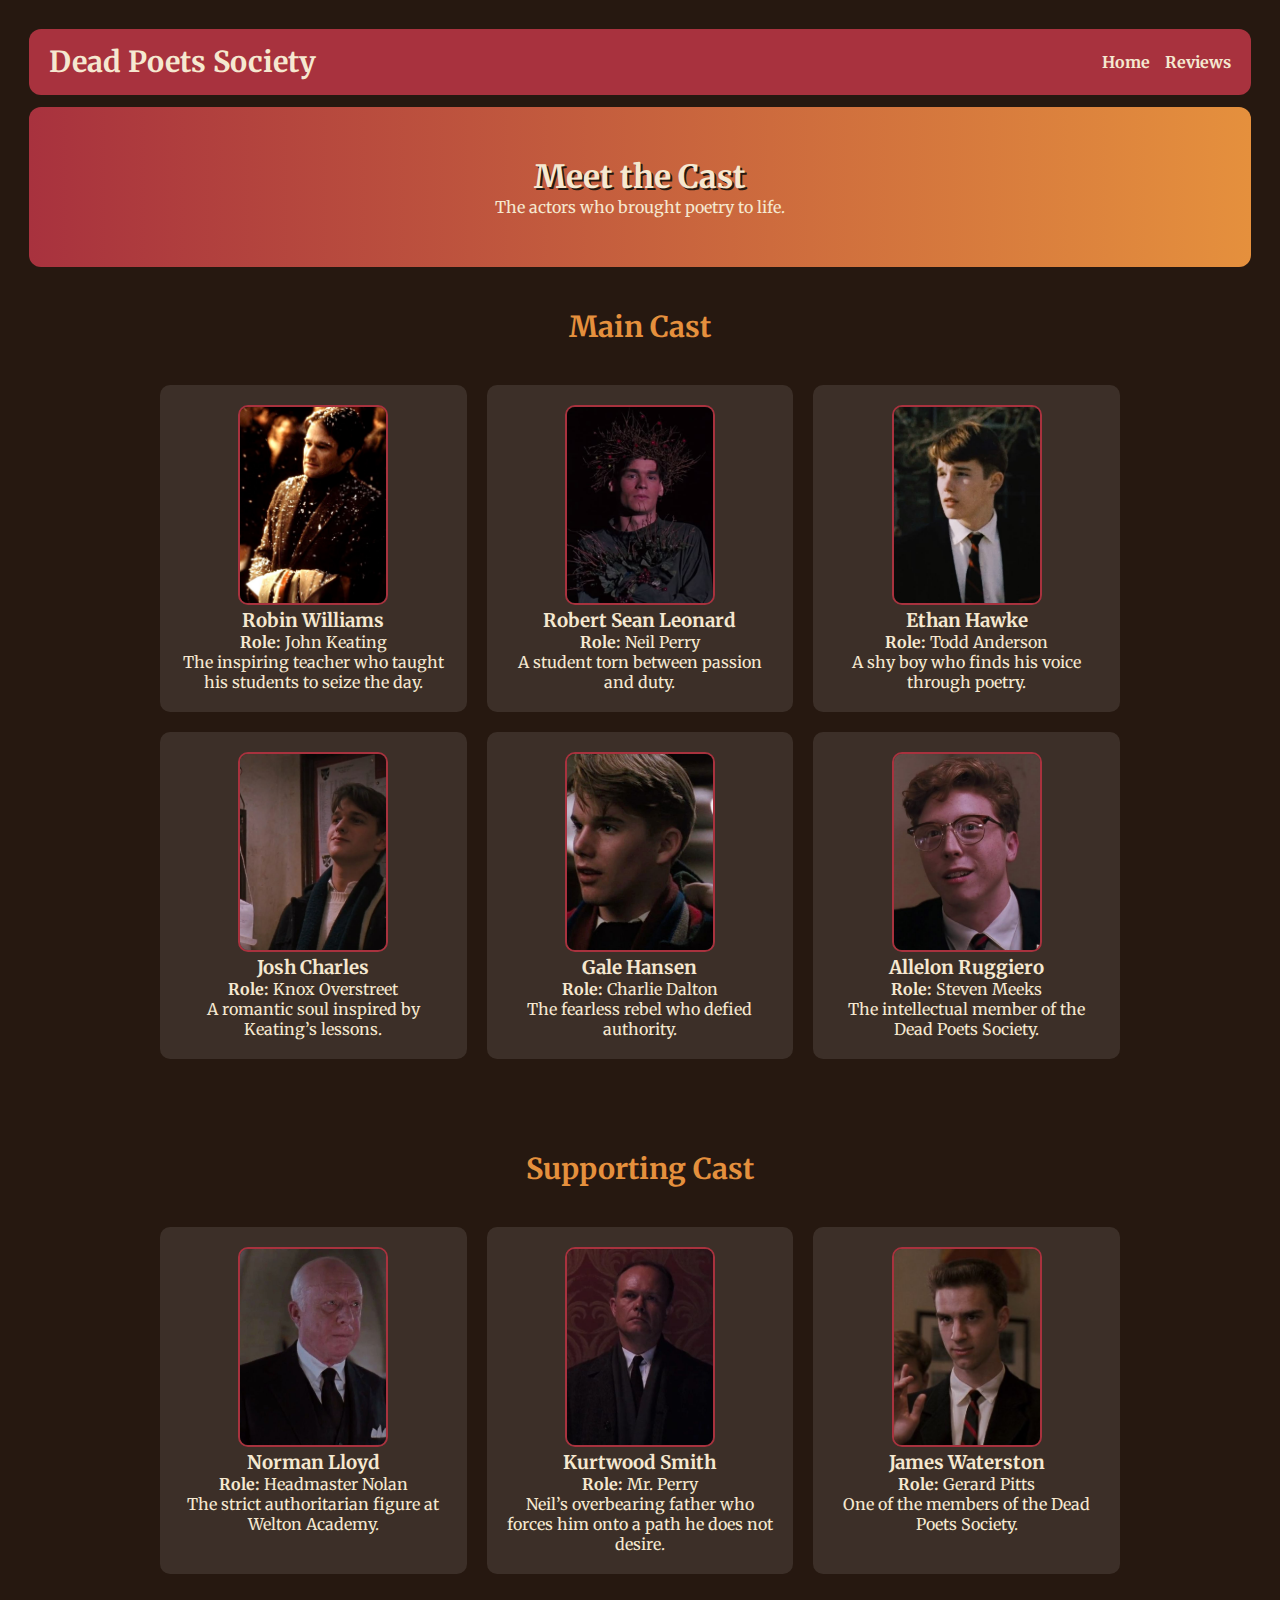
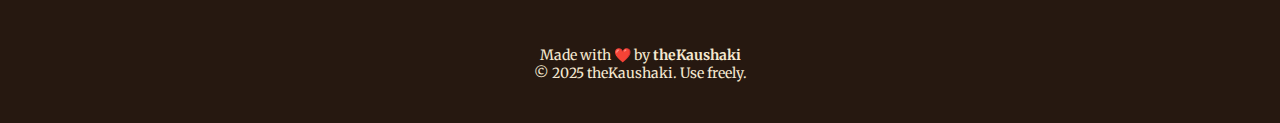
==== cast.html @ 43b81c43 "done with ecell task, maybe" ====
<!DOCTYPE html>
<html lang="en">
<head>
    <meta charset="UTF-8">
    <meta name="viewport" content="width=device-width, initial-scale=1.0">
    <title>Meet the Cast - Dead Poets Society</title>
    <link rel="stylesheet" href="styles-m.css">
    <link rel="icon" type="image/svg+xml" href="pictures/kaushaki-neon-circular.svg">
</head>
<body>

    <nav class="navbar">
        <h1>Dead Poets Society</h1>
        <ul>
            <li><a href="movie-review.html">Home</a></li>
            <li><a href="reviews.html">Reviews</a></li>
        </ul>
    </nav>


    <header class="cast-header">
        <h2>Meet the Cast</h2>
        <p>The actors who brought poetry to life.</p>
    </header>


    <section class="cast-section">
        <h2>Main Cast</h2>
        <div class="cast-grid">
            <div class="cast-card">
                <img src="pictures/robin-williams-2.jpeg" alt="Robin Williams">
                <h3>Robin Williams</h3>
                <p><strong>Role:</strong> John Keating</p>
                <p>The inspiring teacher who taught his students to seize the day.</p>
            </div>

            <div class="cast-card">
                <img src="pictures/placeholder2.jpeg" alt="Robert Sean Leonard">
                <h3>Robert Sean Leonard</h3>
                <p><strong>Role:</strong> Neil Perry</p>
                <p>A student torn between passion and duty.</p>
            </div>

            <div class="cast-card">
                <img src="pictures/ethan-hawke.jpeg" alt="Ethan Hawke">
                <h3>Ethan Hawke</h3>
                <p><strong>Role:</strong> Todd Anderson</p>
                <p>A shy boy who finds his voice through poetry.</p>
            </div>

            <div class="cast-card">
                <img src="pictures/josh-charles.jpeg" alt="Josh Charles">
                <h3>Josh Charles</h3>
                <p><strong>Role:</strong> Knox Overstreet</p>
                <p>A romantic soul inspired by Keating’s lessons.</p>
            </div>

            <div class="cast-card">
                <img src="pictures/gale-hansen.jpeg" alt="Gale Hansen">
                <h3>Gale Hansen</h3>
                <p><strong>Role:</strong> Charlie Dalton</p>
                <p>The fearless rebel who defied authority.</p>
            </div>

            <div class="cast-card">
                <img src="pictures/steven-meeks.jpeg" alt="Allelon Ruggiero">
                <h3>Allelon Ruggiero</h3>
                <p><strong>Role:</strong> Steven Meeks</p>
                <p>The intellectual member of the Dead Poets Society.</p>
            </div>
        </div>
    </section>

    <section class="cast-section">
        <h2>Supporting Cast</h2>
        <div class="cast-grid">
            <div class="cast-card">
                <img src="pictures/headmaster-nolan.jpeg" alt="Norman Lloyd">
                <h3>Norman Lloyd</h3>
                <p><strong>Role:</strong> Headmaster Nolan</p>
                <p>The strict authoritarian figure at Welton Academy.</p>
            </div>

            <div class="cast-card">
                <img src="pictures/perry.jpeg" alt="Kurtwood Smith">
                <h3>Kurtwood Smith</h3>
                <p><strong>Role:</strong> Mr. Perry</p>
                <p>Neil’s overbearing father who forces him onto a path he does not desire.</p>
            </div>

            <div class="cast-card">
                <img src="pictures/gerard-pitts.jpeg" alt="James Waterston">
                <h3>James Waterston</h3>
                <p><strong>Role:</strong> Gerard Pitts</p>
                <p>One of the members of the Dead Poets Society.</p>
            </div>
    </section>

    <footer class="site-footer">
        <p>Made with ❤️ by <strong>theKaushaki</strong></p>
        <p>© 2025 theKaushaki. Use freely.</p>
    </footer>

</body>
</html>
---- styles-m.css ----
@import url('https://fonts.googleapis.com/css2?family=Merriweather:wght@300;700&display=swap');

:root {
    --background: #261810; 
    --text-color: #f5e8d0; 
    --highlight: #e5903d; 
    --accent: #a8323e;
}

* {
    margin: 0;
    padding: 0;
    box-sizing: border-box;
}

a {
    text-decoration: none;
}

body {
    font-family: 'Merriweather', serif;
    background-color: var(--background);
    color: var(--text-color);
    text-align: center;
    padding: 12px;
}

.navbar {
    display: flex;
    justify-content: space-between;
    border-radius: 12px;
    align-items: center;
    background-color: var(--background);
    background: linear-gradient(to bottom, #dfdbd8, var(--background));
    padding: 15px 20px;
    flex-wrap: wrap;
}

.hero {
    padding: 20px 20px;
    background-size: cover;
    background: linear-gradient(to bottom, #542f10, var(--background));
    background-blend-mode: multiply;
    border-radius: 12px;
    margin-bottom: 7px;
    margin-top: 5px;
}

.hero h2 {
    font-size: 2.5rem;
    color: var(--highlight);
    text-shadow: 3px 3px var(--accent);
}

.fade-in {
    opacity: 0;
    animation: fadeIn 3s forwards;
}

.about {
    border-radius: 12px;
    background: linear-gradient(to bottom, #5b310f, var(--background));
    padding: 20px;
    margin-bottom: 7px;
}

.tribute {
    padding: 40px;
    background: rgba(255, 255, 255, 0.1);
    border-radius: 12px;
    background: linear-gradient(to bottom, #884318, var(--background));
}

.tribute-container {
    display: flex;
    justify-content: space-around;
    flex-wrap: wrap;
}

.tribute-item {
    width: 30%;
    padding: 20px;
    background: var(--background);
    border: 2px solid var(--highlight);
    border-radius: 8px;
    margin: 10px;
}

.timeline {
    padding: 50px;
    background: linear-gradient(to bottom, #914c14, var(--background));
    border-radius: 12px;
}

.timeline-container {
    display: flex;
    flex-direction: column;
    align-items: center;
}

.timeline-item {
    width: 70%;
    padding: 15px;
    margin: 10px 0;
    background: var(--background);
    border-radius: 8px;
}

.quotes {
    padding: 30px;
    font-style: italic;
}

.review-header {
    text-align: center;
    padding: 60px 20px;
    background: linear-gradient(to bottom, #5b310f, var(--background));
    color: var(--text-color);
    border-radius: 12px;
    margin-top: 60px;
}


.review-container {
    padding: 50px 20px;
    display: flex;
    flex-direction: column;
    gap: 30px;
    align-items: center;
}

.review-card {
    background: rgba(255, 255, 255, 0.1);
    padding: 30px;
    width: 80%;
    max-width: 800px;
    border-radius: 20px;
    text-align: center;
    opacity: 0;
    transform: translateY(50px);
    animation: reveal 1s ease-in-out forwards;
}

@keyframes reveal {
    from {
        opacity: 0;
        transform: translateY(50px) scale(0.95);
    }
    to {
        opacity: 1;
        transform: translateY(0) scale(1);
    }
}

.review-card:nth-child(1) { animation-delay: 0.3s; }
.review-card:nth-child(2) { animation-delay: 0.5s; }
.review-card:nth-child(3) { animation-delay: 0.7s; }
.review-card:nth-child(4) { animation-delay: 0.9s; }

.review-content h3 {
    font-size: 1.5rem;
    color: var(--highlight);
    margin-bottom: 10px;
}

.review-content p {
    font-size: 1.1rem;
    font-style: italic;
    margin-bottom: 10px;
}

.source {
    font-size: 0.9rem;
    color: var(--accent);
}

footer {
    margin-top: 50px;
    padding: 15px;
    background: linear-gradient(to bottom, #653005, var(--background))
    color: var(--text-color);
    border-top: 2px solid var(--color-grey-2);
    border-radius: 12px;
    text-align: center;
    padding: 12px 0;
    font-size: 14px;
    bottom: 0;
    left: 0;
    margin-top: 10px;
}

@keyframes fadeIn {
    from { opacity: 0; }
    to { opacity: 1; }
}

body {
    font-family: 'Merriweather', serif;
    background-color: var(--background);
    color: var(--text-color);
    text-align: center;
    padding: 20px;
}


.navbar {
    display: flex;
    justify-content: space-between;
    align-items: center;
    background: var(--accent);
    padding: 15px 20px;
    flex-wrap: wrap;
}

.navbar h1 {
    font-size: 1.8rem;
}

.navbar ul {
    list-style: none;
    display: flex;
    gap: 15px;
}

.navbar ul li a {
    text-decoration: none;
    color: var(--text-color);
    font-weight: bold;
}


.cast-header {
    text-align: center;
    padding: 50px 20px;
    background: linear-gradient(to right, var(--accent), var(--highlight));
    color: var(--text-color);
    border-radius: 12px;
    margin-top: 12px;
}

.cast-header h2 {
    font-size: 2rem;
    text-shadow: 2px 2px var(--background);
}


.cast-section {
    margin-top: 12px;
    padding: 30px 0;
}

.cast-section h2 {
    font-size: 1.8rem;
    margin-bottom: 20px;
    color: var(--highlight);
}


.cast-grid {
    display: grid;
    grid-template-columns: repeat(auto-fit, minmax(250px, 1fr));
    gap: 20px;
    padding: 20px;
    max-width: 1000px;
    margin: auto;
}

.cast-card {
    background: rgba(255, 255, 255, 0.1);
    padding: 20px;
    text-align: center;
    border-radius: 10px;
    transition: transform 0.3s ease;
}


.cast-card:hover {
    transform: scale(1.05);
}

.cast-card img {
    width: 150px;
    height: 200px;
    border-radius: 10px;
    object-fit: cover;
    border: 2px solid var(--accent);
}

/* Mobile Responsive */
@media (max-width: 768px) {
    .cast-grid {
        grid-template-columns: 1fr;
    }
}

body {
    margin: 9px;
}

@media (max-width: 768px) {
  
    .hero {
        padding: 30px 15px;
    }

    .hero h2 {
        font-size: 1.8rem;
    }

    .about {
        padding: 15px;
    }

    .tribute-container {
        flex-direction: column;
        align-items: center;
    }

    .tribute-item {
        width: 90%;
    }

    .timeline-container {
        width: 90%;
    }

    .timeline-item {
        width: 90%;
    }

    footer {
        padding: 10px;
        font-size: 12px;
    }
}
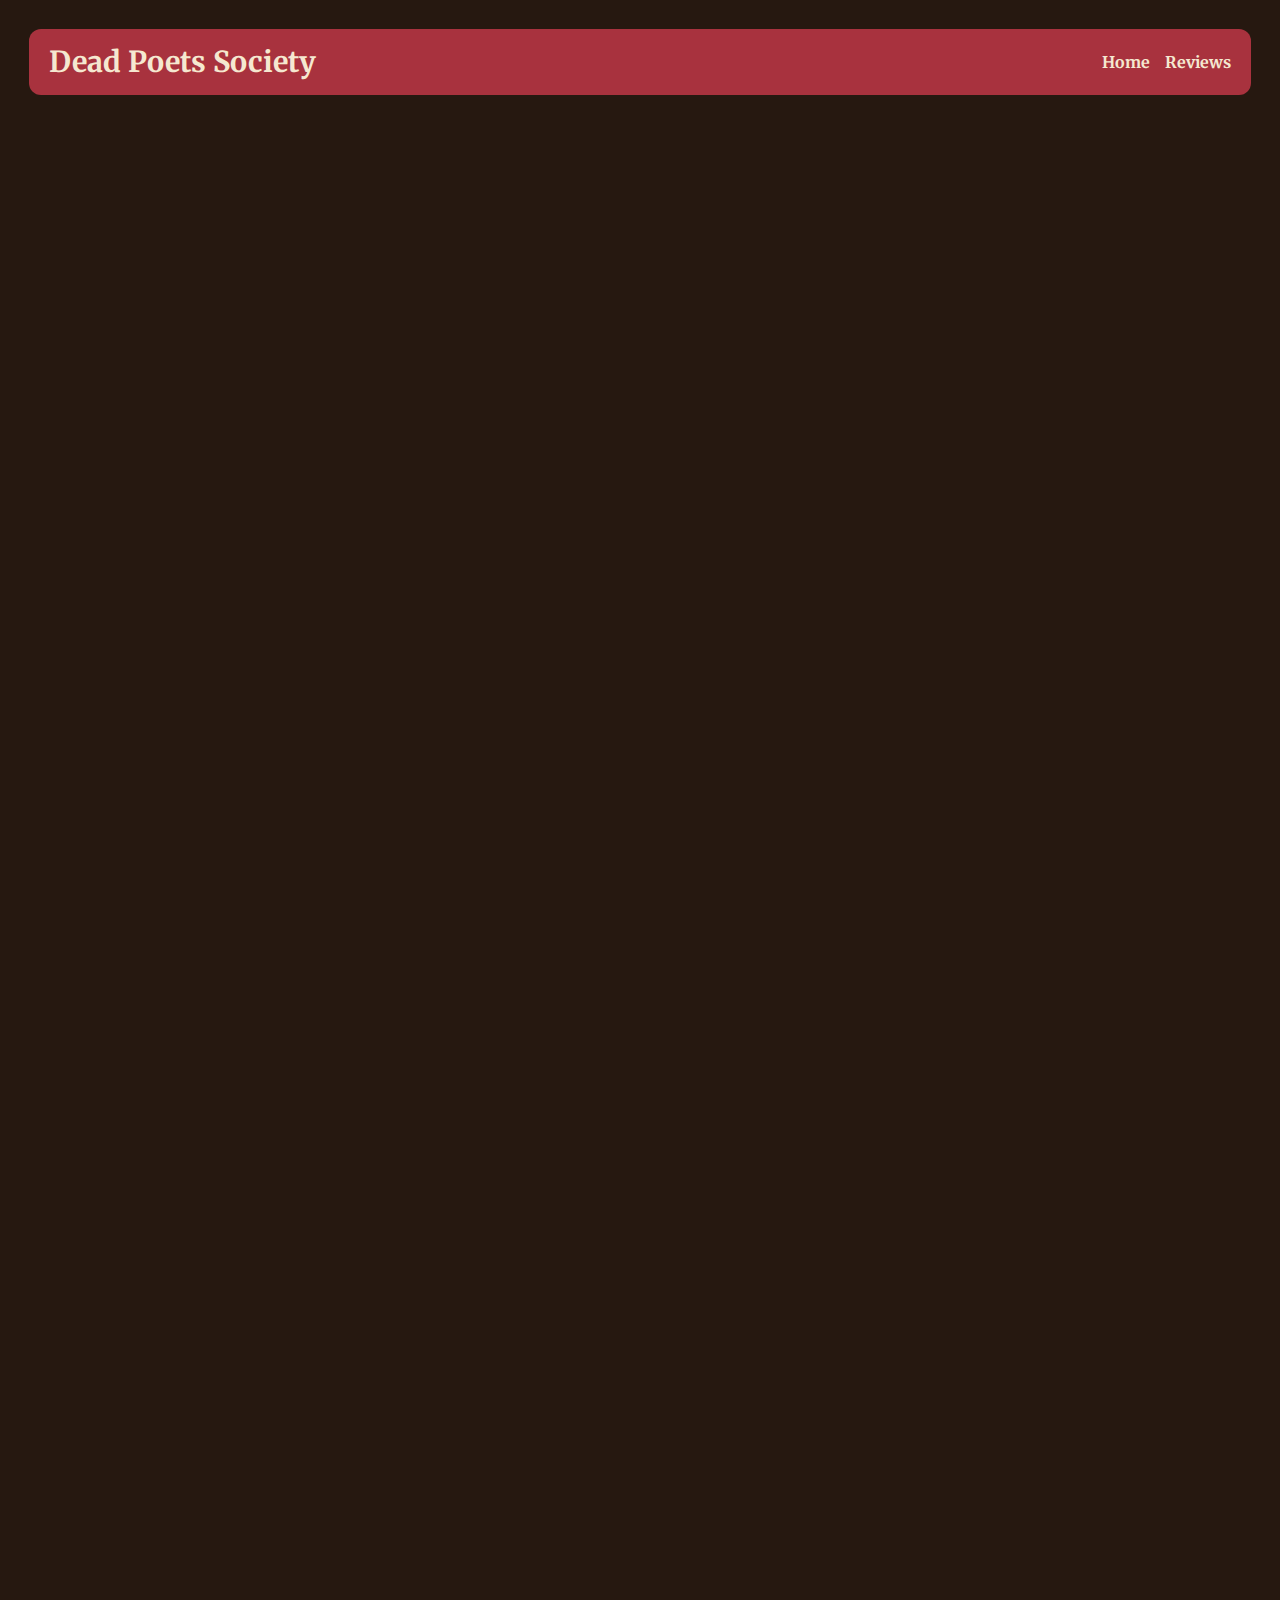
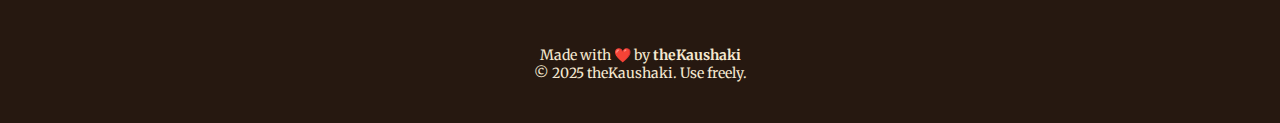
==== commit e5193581: "purged all ieee mentions" ====
--- a/cast.html
+++ b/cast.html
@@ -18,13 +18,13 @@
     </nav>
 
 
-    <header class="cast-header">
+    <header class="cast-header reveal">
         <h2>Meet the Cast</h2>
         <p>The actors who brought poetry to life.</p>
     </header>
 
 
-    <section class="cast-section">
+    <section class="cast-section reveal">
         <h2>Main Cast</h2>
         <div class="cast-grid">
             <div class="cast-card">
@@ -71,7 +71,7 @@
         </div>
     </section>
 
-    <section class="cast-section">
+    <section class="cast-section reveal">
         <h2>Supporting Cast</h2>
         <div class="cast-grid">
             <div class="cast-card">
--- a/styles-m.css
+++ b/styles-m.css
@@ -333,3 +333,15 @@
         font-size: 12px;
     }
 }
+
+.reveal {
+    opacity: 0;
+    transform: translateY(20px);
+    transition: all 0.6s ease-in-out;
+  }
+  
+  .reveal.visible {
+    opacity: 1;
+    transform: translateY(0);
+  }
+  
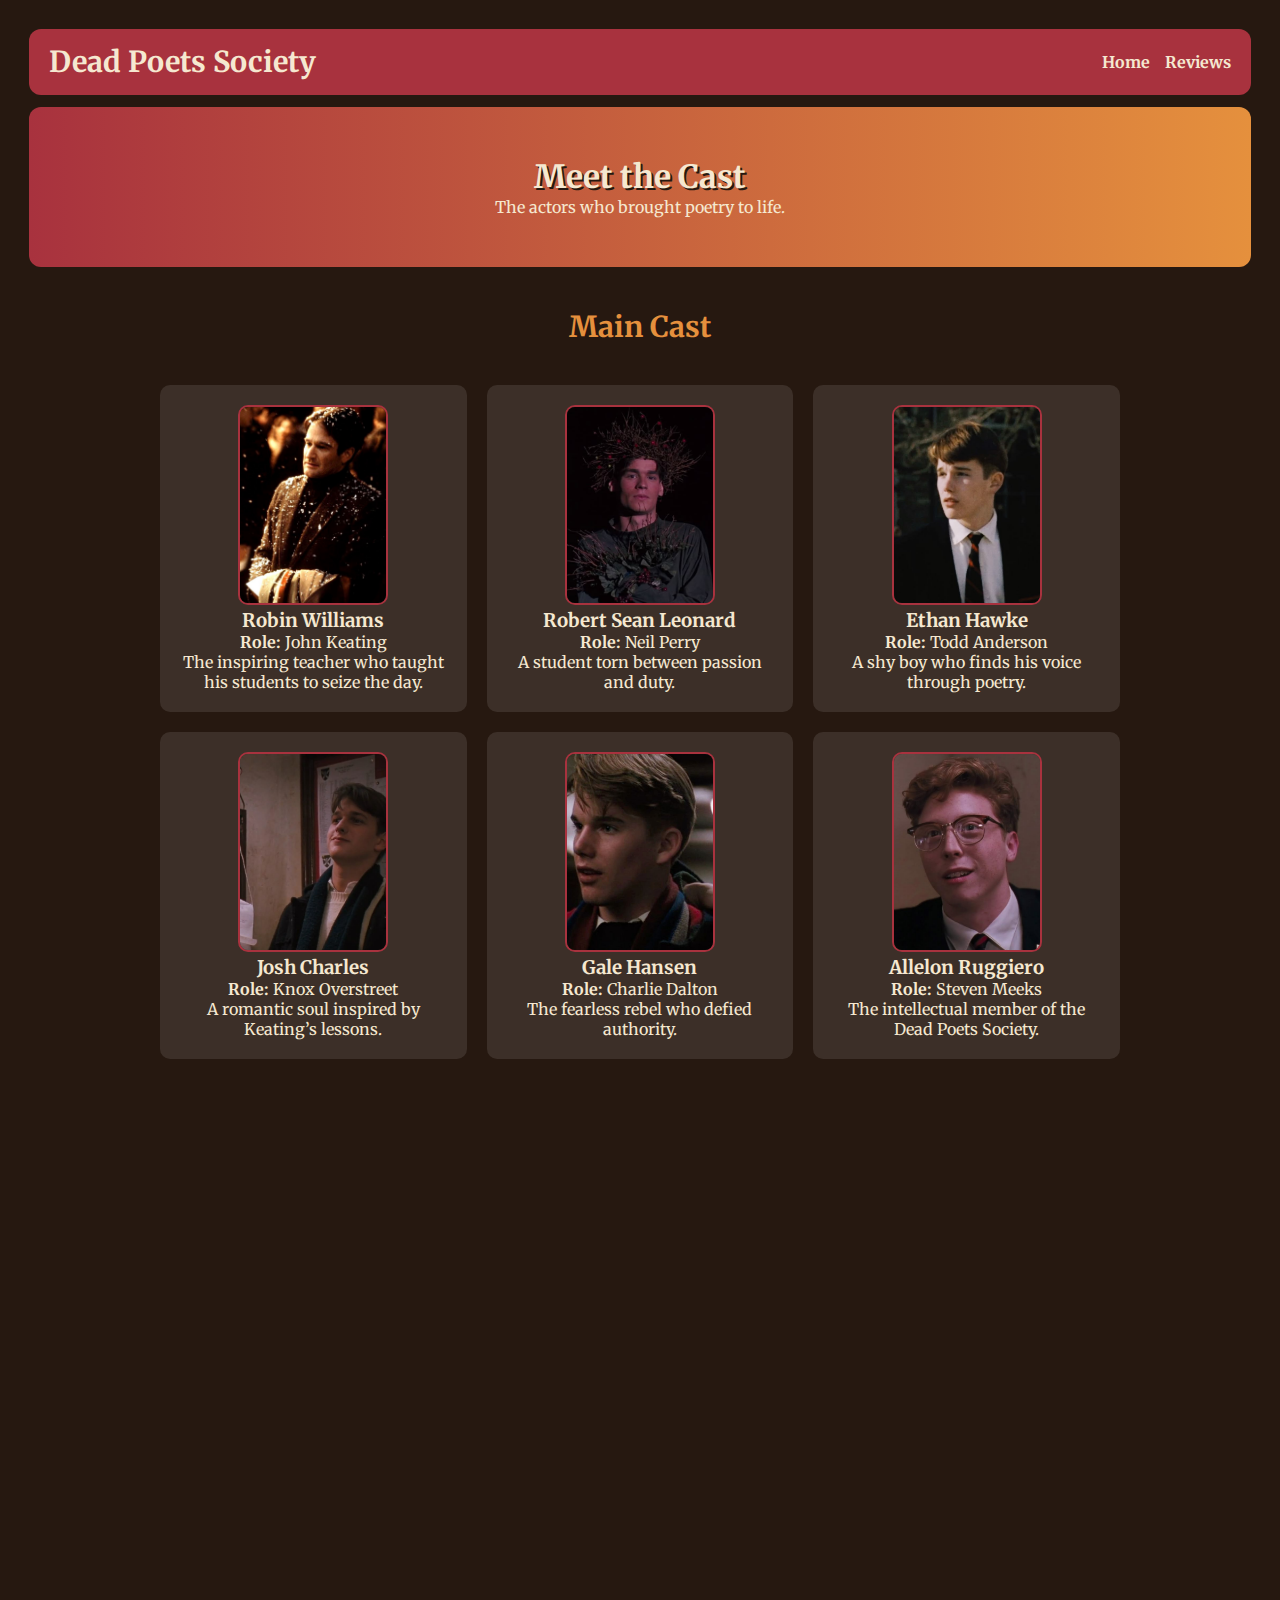
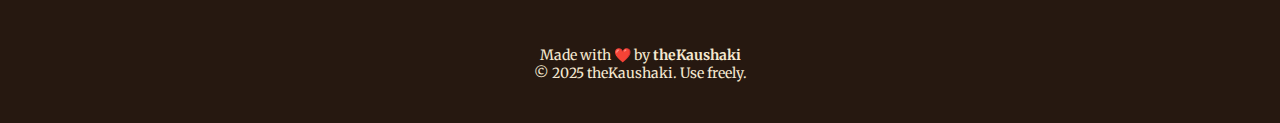
==== commit b2616a4b: "fixed the bug in cast" ====
--- a/cast.html
+++ b/cast.html
@@ -12,19 +12,19 @@
     <nav class="navbar">
         <h1>Dead Poets Society</h1>
         <ul>
-            <li><a href="movie-review.html">Home</a></li>
+            <li><a href="index.html">Home</a></li>
             <li><a href="reviews.html">Reviews</a></li>
         </ul>
     </nav>
 
 
-    <header class="cast-header reveal">
+    <header class="cast-header">
         <h2>Meet the Cast</h2>
         <p>The actors who brought poetry to life.</p>
     </header>
 
 
-    <section class="cast-section reveal">
+    <section class="cast-section">
         <h2>Main Cast</h2>
         <div class="cast-grid">
             <div class="cast-card">
--- a/styles-m.css
+++ b/styles-m.css
@@ -1,5 +1,4 @@
 @import url('https://fonts.googleapis.com/css2?family=Merriweather:wght@300;700&display=swap');
-
 :root {
     --background: #261810; 
     --text-color: #f5e8d0; 
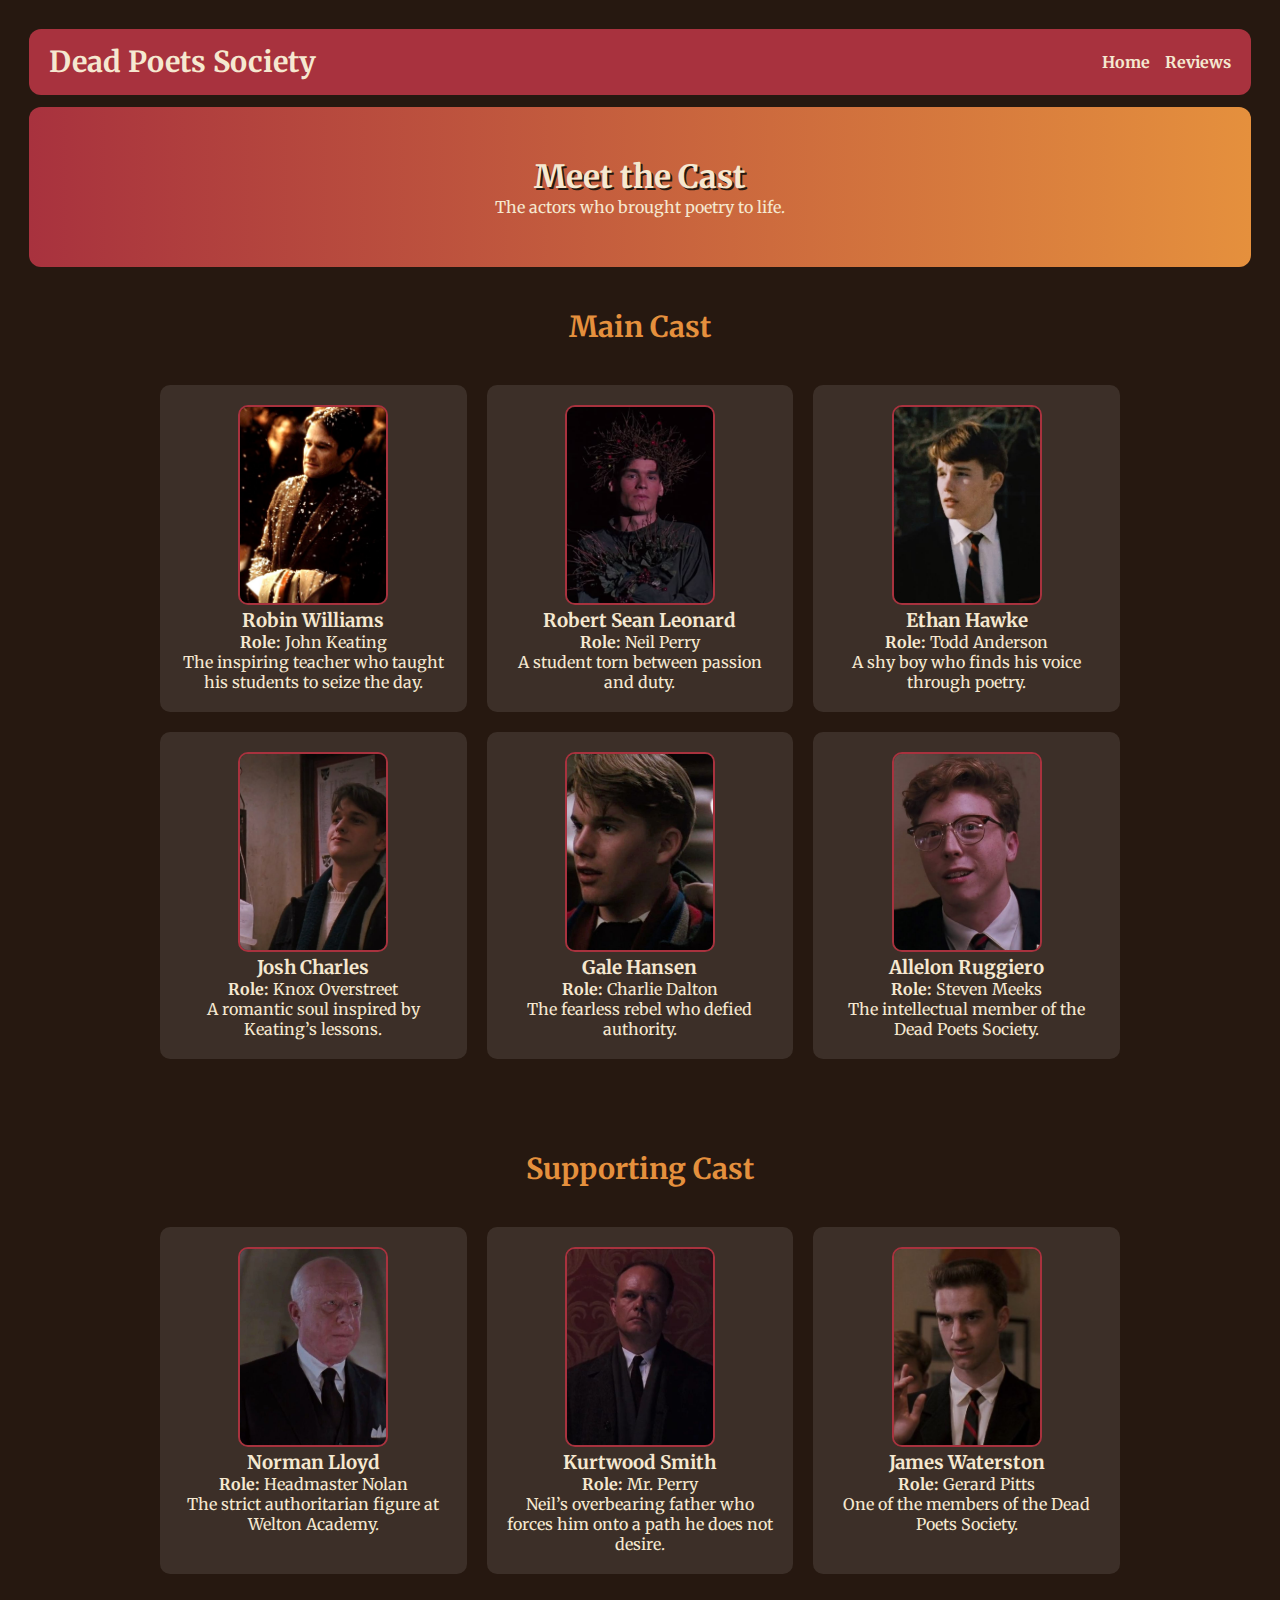
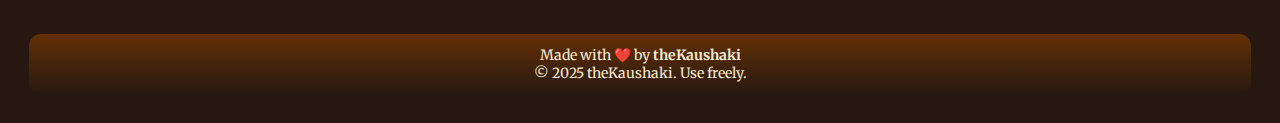
==== commit 940b587a: "cast page going bonkers" ====
--- a/cast.html
+++ b/cast.html
@@ -12,7 +12,7 @@
     <nav class="navbar">
         <h1>Dead Poets Society</h1>
         <ul>
-            <li><a href="index.html">Home</a></li>
+            <li><a href="movie-review.html">Home</a></li>
             <li><a href="reviews.html">Reviews</a></li>
         </ul>
     </nav>
@@ -71,7 +71,7 @@
         </div>
     </section>
 
-    <section class="cast-section reveal">
+    <section class="cast-section">
         <h2>Supporting Cast</h2>
         <div class="cast-grid">
             <div class="cast-card">
@@ -102,4 +102,4 @@
     </footer>
 
 </body>
-</html>
+</html>--- a/styles-m.css
+++ b/styles-m.css
@@ -176,7 +176,7 @@
 footer {
     margin-top: 50px;
     padding: 15px;
-    background: linear-gradient(to bottom, #653005, var(--background))
+    background: linear-gradient(to bottom, #653005, var(--background));
     color: var(--text-color);
     border-top: 2px solid var(--color-grey-2);
     border-radius: 12px;
